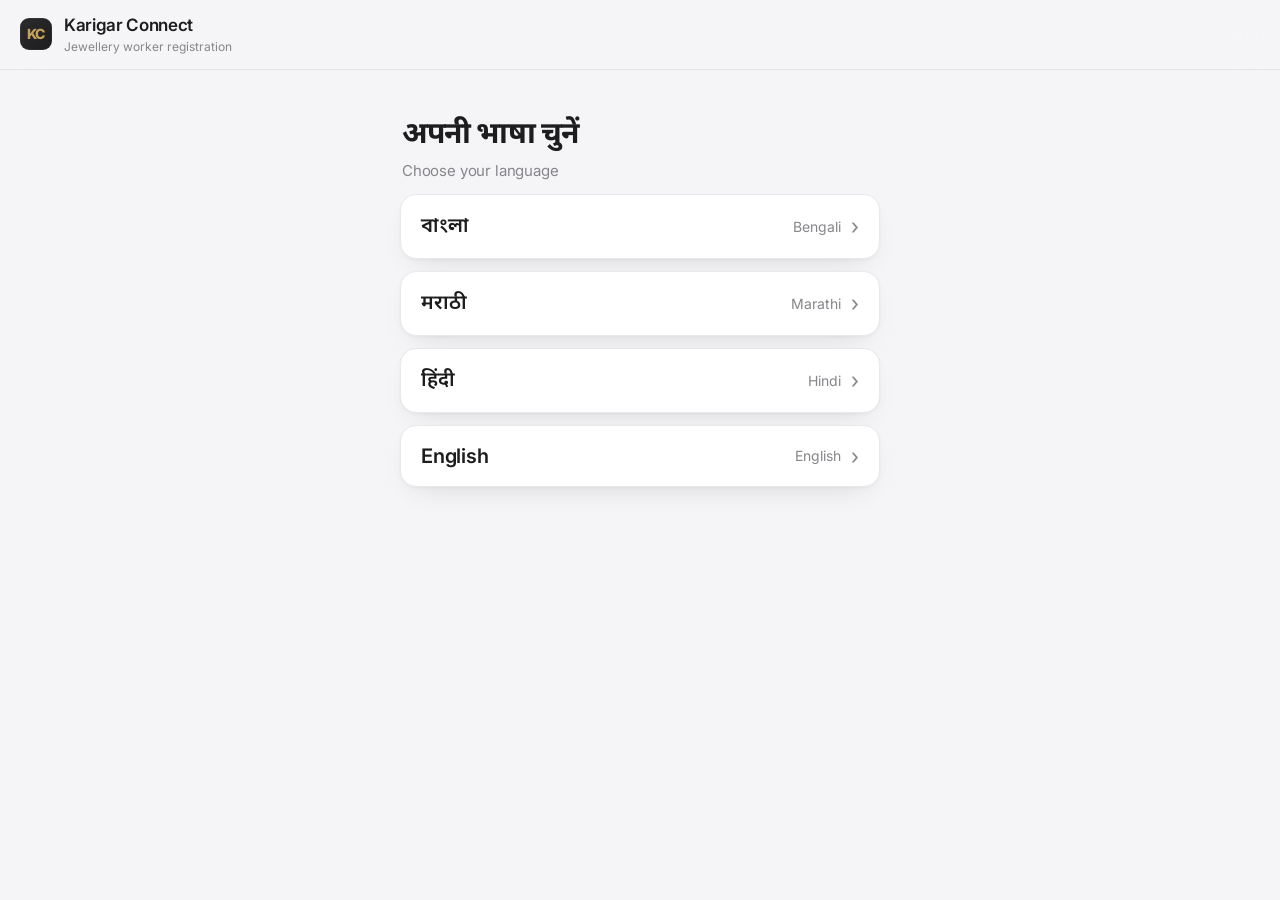
==== index.html @ d38c3f49 "Initial Karigar app" ====
<!DOCTYPE html>
<html>
<head>
  <base target="_top">
  <meta charset="utf-8">
  <link rel="stylesheet" href="styles.css">
  <script src="config.js"></script>
  <style>
    .lang-row{display:flex;align-items:center;width:100%;background:var(--surface);border:1px solid var(--line-soft);border-radius:16px;padding:18px 20px;margin:12px 0;cursor:pointer;font-family:inherit;box-shadow:var(--shadow-card);transition:transform .18s var(--spring),background .2s;}
    .lang-row:active{transform:scale(.98);background:var(--surface-2);}
    .lang-native{font-size:20px;font-weight:600;letter-spacing:-0.01em;color:var(--ink);}
    .lang-en{margin-left:auto;margin-right:10px;font-size:14px;color:var(--muted);}
    .chev{font-size:22px;color:var(--muted);line-height:1;}
    .page-title{font-size:30px;font-weight:700;letter-spacing:-0.03em;margin:20px 2px 6px;}
    .page-sub{color:var(--muted);font-size:15px;margin:0 2px 8px;}
    .divider{text-align:center;margin:20px 0;color:var(--muted);font-size:14px;}
  </style>
</head>
<body>

<!-- ============ LANGUAGE SCREEN ============ -->
<div id="langScreen">
  <div class="topbar">
    <div class="logo">KC</div>
    <div><h1 class="brand">Karigar Connect</h1><small>Jewellery worker registration</small></div>
  </div>
  <div class="wrap stagger" style="padding-top:20px;">
    <div class="page-title">अपनी भाषा चुनें</div>
    <div class="page-sub">Choose your language</div>
    <button class="lang-row" onclick="setLang('bn')"><span class="lang-native">বাংলা</span><span class="lang-en">Bengali</span><span class="chev">›</span></button>
    <button class="lang-row" onclick="setLang('mr')"><span class="lang-native">मराठी</span><span class="lang-en">Marathi</span><span class="chev">›</span></button>
    <button class="lang-row" onclick="setLang('hi')"><span class="lang-native">हिंदी</span><span class="lang-en">Hindi</span><span class="chev">›</span></button>
    <button class="lang-row" onclick="setLang('en')"><span class="lang-native">English</span><span class="lang-en">English</span><span class="chev">›</span></button>
  </div>
</div>

<!-- ============ FORM SCREEN ============ -->
<div id="formScreen" class="hidden">
  <div class="topbar">
    <div class="logo">KC</div>
    <div style="flex:1"><h1 class="brand">Karigar Connect</h1><small data-i18n="subtitleApp"></small></div>
    <button class="globe-btn" onclick="backToLang()">🌐</button>
  </div>

  <div class="wrap stagger" style="padding-top:16px;">

    <!-- Resume upload: always shown. Auto-fill needs a key; saving the file does not. -->
    <div class="card upload-card">
      <div style="font-weight:600;margin-bottom:6px;">Upload CV / Resume <span class="muted">(optional)</span></div>
      <div class="hint" style="margin-bottom:12px;">Saved with the candidate profile. If CV reading is set up, the form also auto-fills.</div>
      <button class="btn btn-gold" onclick="document.getElementById('cvInput').click()">📄 Choose CV / Resume</button>
      <input id="cvInput" type="file" accept="image/*,application/pdf,.doc,.docx" class="hidden" onchange="onCvChosen(this)">
      <div id="cvStatus" class="center muted" style="margin-top:12px;font-size:14px;"></div>
    </div>

    <div class="divider" data-i18n="orManual"></div>

    <!-- Name / Mobile / Area -->
    <div class="card">
      <div class="field" id="f-name">
        <label data-i18n="nameLabel"></label>
        <input id="name" type="text" autocomplete="off">
        <div class="err-text" data-i18n="errName"></div>
      </div>
      <div class="field" id="f-mobile">
        <label data-i18n="mobileLabel"></label>
        <input id="mobile" type="tel" inputmode="numeric" maxlength="10" autocomplete="off">
        <div class="hint" data-i18n="mobileHint"></div>
        <div class="err-text" data-i18n="errMobile"></div>
      </div>
      <div class="field" id="f-area">
        <label data-i18n="areaLabel"></label>
        <input id="area" type="text" autocomplete="off">
        <div class="hint" data-i18n="areaHint"></div>
      </div>
    </div>

    <!-- Skills -->
    <div class="field" id="f-skills">
      <label data-i18n="skillsLabel"></label>
      <div class="skill-grid" id="skillGrid"></div>
      <div class="err-text" data-i18n="errSkill"></div>
    </div>

    <!-- Experience / Salary / Availability -->
    <div class="card">
      <div class="field" id="f-exp">
        <label data-i18n="expLabel"></label>
        <input id="experience" type="number" inputmode="numeric" min="0" max="60" autocomplete="off">
      </div>
      <div class="field" id="f-salary">
        <label data-i18n="salaryLabel"></label>
        <input id="salary" type="number" inputmode="numeric" min="0" autocomplete="off">
        <div class="hint" data-i18n="salaryHint"></div>
      </div>
      <div class="field" id="f-avail">
        <label data-i18n="availLabel"></label>
        <div class="chips" id="availChips"></div>
      </div>
    </div>

    <!-- Photo -->
    <div class="field" id="f-photo">
      <label data-i18n="photoLabel"></label>
      <button class="btn btn-ghost" onclick="document.getElementById('photoInput').click()" data-i18n="photoBtn"></button>
      <input id="photoInput" type="file" accept="image/*" capture="user" class="hidden" onchange="onPhotoChosen(this)">
      <div id="photoStatus" class="muted center" style="margin-top:10px;font-size:14px;"></div>
    </div>

    <hr class="hr">
    <button id="submitBtn" class="btn btn-primary" onclick="submitForm()"><span data-i18n="submitBtn"></span></button>
  </div>
</div>

<!-- ============ SUCCESS SCREEN ============ -->
<div id="successScreen" class="hidden">
  <div class="topbar">
    <div class="logo">KC</div>
    <div><h1 class="brand">Karigar Connect</h1></div>
  </div>
  <div class="wrap center stagger" style="padding-top:44px;">
    <div class="success-check">
      <svg viewBox="0 0 72 72" aria-hidden="true">
        <circle cx="36" cy="36" r="33"/>
        <path d="M22 37 L32 47 L51 27"/>
      </svg>
    </div>
    <h2 style="color:var(--ink);margin:8px 0 8px;font-size:26px;font-weight:700;letter-spacing:-0.02em;" data-i18n="successTitle"></h2>
    <p class="muted" style="margin:0 0 14px;"><span data-i18n="successMsg"></span></p>
    <div class="id-pill" id="profileId"></div>
    <div style="margin-top:28px;">
      <a id="downloadCv" class="btn btn-gold" style="text-decoration:none;" download><span data-i18n="downloadBtn"></span></a>
    </div>
    <button class="btn btn-ghost" style="margin-top:14px;" onclick="resetAll()" data-i18n="againBtn"></button>
  </div>
</div>

<script>
/* ---------------- i18n ---------------- */
var I18N = {
  en:{subtitleApp:"Jewellery karigar registration",haveCVTitle:"Already have a resume? Upload it and we'll fill the form for you.",uploadBtn:"📄 Upload resume",reading:"Reading your resume…",filledFromCV:"We filled the form from your resume. Please check it.",cvReadFail:"Couldn't read it. Please fill the form below.",orManual:"— or fill the form yourself —",nameLabel:"Your full name",mobileLabel:"Mobile number",mobileHint:"10-digit number",areaLabel:"Your area",areaHint:"Example: Zaveri Bazaar, Bhuleshwar",skillsLabel:"What work do you do? Choose one or more.",expLabel:"Years of experience",salaryLabel:"Expected salary per month (₹)",salaryHint:"Leave empty if not sure",availLabel:"When can you join?",photoLabel:"Your photo (optional)",photoBtn:"📷 Add photo",photoAdded:"Photo added ✓",submitBtn:"Register now",submitting:"Saving…",errName:"Please enter your name",errMobile:"Enter a valid 10-digit mobile number",errSkill:"Choose at least one type of work",successTitle:"Done! You're registered.",successMsg:"Jewellery companies can now find you. Your profile ID:",downloadBtn:"⬇ Download my CV",againBtn:"Register another person"},
  hi:{subtitleApp:"ज्वेलरी कारीगर रजिस्ट्रेशन",haveCVTitle:"क्या आपके पास रिज़्यूमे है? अपलोड करें, हम फॉर्म भर देंगे।",uploadBtn:"📄 रिज़्यूमे अपलोड करें",reading:"आपका रिज़्यूमे पढ़ा जा रहा है…",filledFromCV:"हमने आपके रिज़्यूमे से फॉर्म भर दिया है। कृपया जाँच लें।",cvReadFail:"पढ़ नहीं पाए। कृपया नीचे फॉर्म भरें।",orManual:"— या खुद फॉर्म भरें —",nameLabel:"आपका पूरा नाम",mobileLabel:"मोबाइल नंबर",mobileHint:"10 अंकों का नंबर",areaLabel:"आपका इलाका",areaHint:"जैसे: ज़वेरी बाज़ार, भुलेश्वर",skillsLabel:"आप क्या काम करते हैं? एक या ज़्यादा चुनें।",expLabel:"कितने साल का अनुभव?",salaryLabel:"हर महीने की चाही गई सैलरी (₹)",salaryHint:"पक्का न हो तो खाली छोड़ें",availLabel:"आप कब काम शुरू कर सकते हैं?",photoLabel:"आपकी फ़ोटो (वैकल्पिक)",photoBtn:"📷 फ़ोटो जोड़ें",photoAdded:"फ़ोटो जुड़ गई ✓",submitBtn:"अभी रजिस्टर करें",submitting:"सेव हो रहा है…",errName:"कृपया अपना नाम लिखें",errMobile:"सही 10 अंकों का मोबाइल नंबर डालें",errSkill:"कम से कम एक काम चुनें",successTitle:"हो गया! आप रजिस्टर हो गए।",successMsg:"अब ज्वेलरी कंपनियाँ आपको ढूँढ सकती हैं। आपकी प्रोफाइल ID:",downloadBtn:"⬇ मेरा CV डाउनलोड करें",againBtn:"दूसरे व्यक्ति को रजिस्टर करें"},
  mr:{subtitleApp:"ज्वेलरी कारागीर नोंदणी",haveCVTitle:"तुमच्याकडे रेझ्युमे आहे का? अपलोड करा, आम्ही फॉर्म भरतो.",uploadBtn:"📄 रेझ्युमे अपलोड करा",reading:"तुमचा रेझ्युमे वाचत आहोत…",filledFromCV:"तुमच्या रेझ्युमेवरून फॉर्म भरला आहे. कृपया तपासा.",cvReadFail:"वाचता आले नाही. कृपया खालचा फॉर्म भरा.",orManual:"— किंवा स्वतः फॉर्म भरा —",nameLabel:"तुमचे पूर्ण नाव",mobileLabel:"मोबाईल नंबर",mobileHint:"10 अंकी नंबर",areaLabel:"तुमचा परिसर",areaHint:"उदा.: झवेरी बाजार, भुलेश्वर",skillsLabel:"तुम्ही कोणते काम करता? एक किंवा अधिक निवडा.",expLabel:"किती वर्षांचा अनुभव?",salaryLabel:"दरमहा अपेक्षित पगार (₹)",salaryHint:"खात्री नसेल तर रिकामे ठेवा",availLabel:"तुम्ही कधी कामावर येऊ शकता?",photoLabel:"तुमचा फोटो (पर्यायी)",photoBtn:"📷 फोटो जोडा",photoAdded:"फोटो जोडला ✓",submitBtn:"आता नोंदणी करा",submitting:"सेव्ह होत आहे…",errName:"कृपया तुमचे नाव लिहा",errMobile:"योग्य 10 अंकी मोबाईल नंबर टाका",errSkill:"किमान एक काम निवडा",successTitle:"झाले! तुमची नोंदणी झाली.",successMsg:"आता ज्वेलरी कंपन्या तुम्हाला शोधू शकतात. तुमचा प्रोफाइल ID:",downloadBtn:"⬇ माझा CV डाउनलोड करा",againBtn:"दुसऱ्या व्यक्तीची नोंदणी करा"},
  bn:{subtitleApp:"জুয়েলারি কারিগর নিবন্ধন",haveCVTitle:"আপনার কি রেজ্যুমে আছে? আপলোড করুন, আমরা ফর্ম পূরণ করে দেব।",uploadBtn:"📄 রেজ্যুমে আপলোড করুন",reading:"আপনার রেজ্যুমে পড়া হচ্ছে…",filledFromCV:"আপনার রেজ্যুমে থেকে ফর্ম পূরণ করা হয়েছে। দয়া করে দেখে নিন।",cvReadFail:"পড়া গেল না। দয়া করে নিচের ফর্ম পূরণ করুন।",orManual:"— অথবা নিজে ফর্ম পূরণ করুন —",nameLabel:"আপনার পুরো নাম",mobileLabel:"মোবাইল নম্বর",mobileHint:"১০ সংখ্যার নম্বর",areaLabel:"আপনার এলাকা",areaHint:"যেমন: জাভেরি বাজার, ভুলেশ্বর",skillsLabel:"আপনি কী কাজ করেন? এক বা একাধিক বেছে নিন।",expLabel:"কত বছরের অভিজ্ঞতা?",salaryLabel:"প্রতি মাসে প্রত্যাশিত বেতন (₹)",salaryHint:"নিশ্চিত না হলে খালি রাখুন",availLabel:"আপনি কখন কাজে যোগ দিতে পারবেন?",photoLabel:"আপনার ছবি (ঐচ্ছিক)",photoBtn:"📷 ছবি যোগ করুন",photoAdded:"ছবি যোগ হয়েছে ✓",submitBtn:"এখনই নিবন্ধন করুন",submitting:"সেভ হচ্ছে…",errName:"দয়া করে আপনার নাম লিখুন",errMobile:"সঠিক ১০ সংখ্যার মোবাইল নম্বর দিন",errSkill:"অন্তত একটি কাজ বেছে নিন",successTitle:"হয়ে গেছে! আপনি নিবন্ধিত হয়েছেন।",successMsg:"এখন জুয়েলারি কোম্পানিগুলো আপনাকে খুঁজে পাবে। আপনার প্রোফাইল ID:",downloadBtn:"⬇ আমার CV ডাউনলোড করুন",againBtn:"আরেকজনকে নিবন্ধন করুন"}
};

/* key = value stored in sheet (English/searchable); label = shown to worker */
var SKILLS = [
  {key:'Stone Setting', ic:'💎', en:'Stone Setting', hi:'जड़ाई', mr:'जडाई', bn:'সেটিং'},
  {key:'Polishing',     ic:'✨', en:'Polishing',     hi:'पॉलिश', mr:'पॉलिश', bn:'পলিশ'},
  {key:'Filing',        ic:'🔧', en:'Filing',        hi:'घिसाई', mr:'घासणी', bn:'ঘষাই'},
  {key:'Soldering',     ic:'🔥', en:'Soldering',     hi:'टांका', mr:'टाका', bn:'ঝালাই'},
  {key:'Casting',       ic:'🏺', en:'Casting',       hi:'ढलाई', mr:'ओतकाम', bn:'ঢালাই'},
  {key:'Wax Setting',   ic:'🕯️', en:'Wax Setting',  hi:'वैक्स', mr:'वॅक्स', bn:'ওয়াক্স'},
  {key:'Kundan',        ic:'👑', en:'Kundan',        hi:'कुंदन', mr:'कुंदन', bn:'কুন্দন'},
  {key:'Meena (Enamel)',ic:'🎨', en:'Meena',         hi:'मीना', mr:'मीना', bn:'মীনা'},
  {key:'Chain Making',  ic:'🔗', en:'Chain Making',  hi:'चेन', mr:'चेन', bn:'চেইন'},
  {key:'Designing / CAD',ic:'✏️',en:'Design / CAD',  hi:'डिज़ाइन', mr:'डिझाइन', bn:'ডিজাইন'},
  {key:'Repairing',     ic:'🛠️', en:'Repairing',    hi:'मरम्मत', mr:'दुरुस्ती', bn:'মেরামত'},
  {key:'Helper',        ic:'🤝', en:'Helper',        hi:'हेल्पर', mr:'मदतनीस', bn:'সহকারী'}
];
var AVAIL = [
  {key:'Immediate',         en:'Immediately', hi:'तुरंत', mr:'लगेच', bn:'এখনই'},
  {key:'Within 15 days',    en:'In 15 days',  hi:'15 दिन में', mr:'15 दिवसांत', bn:'১৫ দিনে'},
  {key:'Within 1 month',    en:'In 1 month',  hi:'1 महीने में', mr:'1 महिन्यात', bn:'১ মাসে'},
  {key:'Currently working', en:'Working now', hi:'अभी काम कर रहा हूँ', mr:'सध्या काम करत आहे', bn:'এখন কাজ করছি'}
];

/* ---------------- state ---------------- */
var state = { lang:'en', skills:[], availability:'', resume:null, photo:null };

function setLang(l){
  state.lang = l;
  applyI18n();
  buildSkills();
  buildAvail();
  document.getElementById('langScreen').classList.add('hidden');
  document.getElementById('formScreen').classList.remove('hidden');
  window.scrollTo(0,0);
}
function backToLang(){
  document.getElementById('formScreen').classList.add('hidden');
  document.getElementById('langScreen').classList.remove('hidden');
}
function applyI18n(){
  var t = I18N[state.lang];
  document.querySelectorAll('[data-i18n]').forEach(function(el){
    var k = el.getAttribute('data-i18n'); if(t[k]!==undefined) el.textContent = t[k];
  });
}
function buildSkills(){
  var g = document.getElementById('skillGrid'); g.innerHTML='';
  SKILLS.forEach(function(s){
    var d = document.createElement('div');
    d.className = 'skill' + (state.skills.indexOf(s.key)>-1?' on':'');
    d.innerHTML = '<span class="ic">'+s.ic+'</span><span class="nm">'+(s[state.lang]||s.en)+'</span>';
    d.onclick = function(){
      var i = state.skills.indexOf(s.key);
      if(i>-1){ state.skills.splice(i,1); d.classList.remove('on'); }
      else { state.skills.push(s.key); d.classList.add('on'); }
      document.getElementById('f-skills').classList.remove('invalid');
    };
    g.appendChild(d);
  });
}
function buildAvail(){
  var c = document.getElementById('availChips'); c.innerHTML='';
  AVAIL.forEach(function(a){
    var d = document.createElement('div');
    d.className = 'chip' + (state.availability===a.key?' on':'');
    d.textContent = a[state.lang]||a.en;
    d.onclick = function(){
      state.availability = a.key;
      c.querySelectorAll('.chip').forEach(function(x){x.classList.remove('on');});
      d.classList.add('on');
    };
    c.appendChild(d);
  });
}

/* ---------------- file helpers ---------------- */
function fileToBase64(file){
  return new Promise(function(res,rej){
    var r = new FileReader();
    r.onload = function(){ res({ base64: r.result.split(',')[1], mimeType: file.type, fileName: file.name }); };
    r.onerror = rej;
    r.readAsDataURL(file);
  });
}

function resumeSavedText(){
  return {
    en:'Resume selected ✓ It will be saved with the profile.',
    hi:'रिज़्यूमे चुना गया ✓ यह प्रोफाइल के साथ सेव होगा.',
    mr:'रेझ्युमे निवडला ✓ तो प्रोफाइलसोबत सेव होईल.',
    bn:'রেজ্যুমে নির্বাচন হয়েছে ✓ এটি প্রোফাইলের সঙ্গে সেভ হবে.'
  }[state.lang] || 'Resume selected ✓ It will be saved with the profile.';
}

/* ---------------- CV auto-fill ---------------- */
function onCvChosen(input){
  if(!input.files || !input.files[0]) return;
  var file = input.files[0];
  if(file.size > 12*1024*1024){ document.getElementById('cvStatus').textContent = 'File too large (max 12 MB).'; return; }
  var t = I18N[state.lang];
  var status = document.getElementById('cvStatus');
  status.innerHTML = '<span class="spin" style="border-color:rgba(0,113,227,.25);border-top-color:var(--accent);"></span> '+t.reading;
  fileToBase64(file).then(function(f){
    state.resume = f; // keep to submit even if parsing fails
    api('parseCV', {file:f})
      .then(function(resp){
        if(resp && resp.success && resp.data){
          fillFromParsed(resp.data);
          status.textContent = t.filledFromCV; status.style.color = 'var(--ok)';
        } else if(resp && resp.message === 'NO_KEY'){
          status.textContent = resumeSavedText(); status.style.color = 'var(--ok)';
        } else {
          status.textContent = resumeSavedText() + ' Auto-fill could not read it, please fill the form manually.';
          status.style.color = 'var(--muted)';
        }
      })
      .catch(function(){ status.textContent = resumeSavedText(); status.style.color = 'var(--ok)'; });
  });
}
function fillFromParsed(d){
  if(d.name) document.getElementById('name').value = d.name;
  if(d.mobile) document.getElementById('mobile').value = String(d.mobile).replace(/\D/g,'').slice(-10);
  if(d.location) document.getElementById('area').value = d.location;
  if(d.experienceYears) document.getElementById('experience').value = d.experienceYears;
  if(d.expectedSalary) document.getElementById('salary').value = d.expectedSalary;
  // match skills by keyword
  if(Array.isArray(d.skills)){
    d.skills.forEach(function(sk){
      var low = String(sk).toLowerCase();
      SKILLS.forEach(function(s){
        var hit = s.key.toLowerCase().split(/[ /()]+/).some(function(w){ return w && low.indexOf(w)>-1; });
        if(hit && state.skills.indexOf(s.key)===-1) state.skills.push(s.key);
      });
    });
    buildSkills();
  }
  if(d.availability){
    var al = String(d.availability).toLowerCase();
    if(al.indexOf('immediate')>-1||al.indexOf('now')>-1) state.availability='Immediate';
    else if(al.indexOf('working')>-1) state.availability='Currently working';
    buildAvail();
  }
}

/* ---------------- photo ---------------- */
function onPhotoChosen(input){
  if(!input.files || !input.files[0]) return;
  var file = input.files[0];
  if(file.size > 8*1024*1024){ document.getElementById('photoStatus').textContent='Photo too large (max 8 MB).'; return; }
  fileToBase64(file).then(function(f){ state.photo=f; document.getElementById('photoStatus').textContent=I18N[state.lang].photoAdded; document.getElementById('photoStatus').style.color='var(--ok)'; });
}

/* ---------------- submit ---------------- */
function submitForm(){
  var t = I18N[state.lang];
  var ok = true;
  var name = document.getElementById('name').value.trim();
  var mobile = document.getElementById('mobile').value.replace(/\D/g,'');
  setInvalid('f-name', name.length<2); if(name.length<2) ok=false;
  setInvalid('f-mobile', !/^[6-9]\d{9}$/.test(mobile)); if(!/^[6-9]\d{9}$/.test(mobile)) ok=false;
  setInvalid('f-skills', state.skills.length===0); if(state.skills.length===0) ok=false;
  if(!ok){ document.querySelector('.invalid').scrollIntoView({behavior:'smooth',block:'center'}); return; }

  var btn = document.getElementById('submitBtn');
  btn.disabled = true;
  btn.innerHTML = '<span class="spin"></span> '+t.submitting;

  var payload = {
    name:name, mobile:mobile,
    area:document.getElementById('area').value.trim(),
    skills:state.skills,
    experience:document.getElementById('experience').value,
    expectedSalary:document.getElementById('salary').value,
    availability:state.availability,
    language:state.lang,
    resume:state.resume, photo:state.photo
  };

  api('register', {payload:payload})
    .then(function(resp){
      if(resp && resp.success){ showSuccess(resp); }
      else { btn.disabled=false; btn.innerHTML='<span>'+t.submitBtn+'</span>'; alert('Error: '+(resp&&resp.message||'unknown') + (resp&&resp.detail ? '\n' + resp.detail : '')); }
    })
    .catch(function(e){ btn.disabled=false; btn.innerHTML='<span>'+t.submitBtn+'</span>'; alert('Network/server error: ' + (e && e.message ? e.message : e)); });
}
function setInvalid(id, bad){ document.getElementById(id).classList.toggle('invalid', !!bad); }

function showSuccess(resp){
  document.getElementById('formScreen').classList.add('hidden');
  document.getElementById('successScreen').classList.remove('hidden');
  applyI18n();
  document.getElementById('profileId').textContent = resp.id;
  var a = document.getElementById('downloadCv');
  if(resp.cv && resp.cv.base64){
    a.href = 'data:application/pdf;base64,'+resp.cv.base64;
    a.setAttribute('download', resp.cv.fileName || 'Karigar CV.pdf');
    a.classList.remove('hidden');
  } else { a.classList.add('hidden'); }
  window.scrollTo(0,0);
}
function resetAll(){ window.location.href = window.location.href.split('#')[0]; }

function clearClientForm(){
  ['name','mobile','area','experience','salary'].forEach(function(id){
    var el = document.getElementById(id); if(el) el.value = '';
  });
  var cv = document.getElementById('cvInput'); if(cv) cv.value = '';
  var ph = document.getElementById('photoInput'); if(ph) ph.value = '';
  var cs = document.getElementById('cvStatus'); if(cs) cs.textContent = '';
  var ps = document.getElementById('photoStatus'); if(ps) ps.textContent = '';
  state.skills = []; state.availability = ''; state.resume = null; state.photo = null;
}
clearClientForm();
window.addEventListener('pageshow', function(e){ if(e.persisted) clearClientForm(); });
</script>
</body>
</html>
---- styles.css ----
@import url('https://fonts.googleapis.com/css2?family=Inter:wght@400;500;600;700;800&family=Noto+Sans+Devanagari:wght@400;500;600;700&family=Noto+Sans+Bengali:wght@400;500;600;700&display=swap');

:root{
    /* Apple system palette */
    --bg:#F5F5F7; --surface:#FFFFFF; --surface-2:#FBFBFD;
    --ink:#1D1D1F; --muted:#86868B; --muted-2:#6E6E73;
    --line:#D2D2D7; --line-soft:#E8E8ED;
    --accent:#0071E3; --accent-press:#0060C0;
    --green:#34C759; --red:#FF3B30;
    --gold:#C6A15B;
    --r-card:22px; --r-btn:14px; --r-field:12px; --r-tile:18px;
    --shadow-card:0 1px 3px rgba(0,0,0,.04), 0 12px 30px -14px rgba(0,0,0,.14);
    --ease:cubic-bezier(.22,1,.36,1); --spring:cubic-bezier(.34,1.56,.64,1);

    /* Legacy aliases so existing inline styles/scripts keep working */
    --garnet:#1D1D1F; --garnet-dark:#000000; --gold-soft:#E8E8ED;
    --paper:#F5F5F7; --card:#FFFFFF; --ok:#34C759; --err:#FF3B30;
  }
  *{box-sizing:border-box; -webkit-tap-highlight-color:transparent;}
  html,body{margin:0;padding:0;}
  body{
    font-family:-apple-system,BlinkMacSystemFont,"SF Pro Display","SF Pro Text","Inter","Noto Sans Devanagari","Noto Sans Bengali",system-ui,sans-serif;
    background:var(--bg); color:var(--ink);
    font-size:17px; line-height:1.47; letter-spacing:-0.01em;
    -webkit-font-smoothing:antialiased; -moz-osx-font-smoothing:grayscale;
    text-rendering:optimizeLegibility;
  }
  .wrap{max-width:520px; margin:0 auto; padding:0 20px 80px;}
  .brand{font-weight:700; letter-spacing:-0.02em;}
  .center{text-align:center;} .muted{color:var(--muted);}
  .hidden{display:none !important;}
  .hr{height:1px;background:var(--line-soft);border:0;margin:26px 0;}

  /* Frosted sticky header */
  .topbar{
    position:sticky; top:0; z-index:30;
    display:flex; align-items:center; gap:12px;
    padding:13px 20px;
    background:rgba(245,245,247,.72);
    -webkit-backdrop-filter:saturate(180%) blur(20px);
    backdrop-filter:saturate(180%) blur(20px);
    border-bottom:1px solid rgba(0,0,0,.07);
  }
  .topbar .logo{
    width:32px;height:32px;border-radius:9px;
    background:linear-gradient(135deg,#2b2b2e,#1d1d1f);
    color:var(--gold); display:grid;place-items:center;
    font-weight:800;font-size:14px;letter-spacing:-0.03em;
    box-shadow:inset 0 0 0 .5px rgba(255,255,255,.12);
  }
  .topbar h1{font-size:17px;margin:0;font-weight:600;letter-spacing:-0.02em;color:var(--ink);}
  .topbar small{display:block;color:var(--muted);font-size:12px;font-weight:400;letter-spacing:0;}
  .globe-btn{background:rgba(0,0,0,.05);color:var(--ink);border:none;border-radius:980px;padding:8px 13px;font-size:15px;cursor:pointer;transition:transform .18s var(--spring),background .2s;}
  .globe-btn:active{transform:scale(.94);background:rgba(0,0,0,.09);}

  /* Buttons */
  .btn{
    display:flex;align-items:center;justify-content:center;gap:9px;
    width:100%;height:54px;border:none;border-radius:var(--r-btn);
    font-size:17px;font-weight:600;letter-spacing:-0.01em;cursor:pointer;
    font-family:inherit;
    transition:transform .18s var(--spring), box-shadow .22s var(--ease), background .2s;
  }
  .btn:active{transform:scale(.97);}
  .btn-primary{background:var(--ink);color:#fff;box-shadow:0 8px 20px -10px rgba(0,0,0,.5);}
  .btn-primary:disabled{background:#AEAEB2;box-shadow:none;cursor:default;}
  .btn-gold{background:rgba(0,113,227,.10);color:var(--accent);} /* iOS tinted */
  .btn-gold:active{background:rgba(0,113,227,.16);}
  .btn-ghost{background:var(--surface);color:var(--ink);border:1px solid var(--line);}
  .btn-ghost:active{background:var(--surface-2);}

  /* Fields */
  .field{margin:20px 0;}
  .field > label{display:block;font-weight:600;font-size:15px;letter-spacing:-0.01em;margin-bottom:9px;color:var(--ink);}
  .field .hint{color:var(--muted);font-size:13px;margin-top:7px;}
  input[type=text],input[type=tel],input[type=number],input[type=password],select{
    width:100%;height:52px;padding:0 15px;font-size:17px;
    border:1px solid var(--line);border-radius:var(--r-field);background:var(--surface);
    font-family:inherit;color:var(--ink);letter-spacing:-0.01em;
    transition:border-color .18s var(--ease), box-shadow .18s var(--ease);
    -webkit-appearance:none;appearance:none;
  }
  select{background-image:url("data:image/svg+xml;utf8,<svg xmlns='http://www.w3.org/2000/svg' width='14' height='14' viewBox='0 0 24 24' fill='none' stroke='%2386868B' stroke-width='2.5' stroke-linecap='round' stroke-linejoin='round'><polyline points='6 9 12 15 18 9'/></svg>");background-repeat:no-repeat;background-position:right 15px center;padding-right:42px;}
  input:focus,select:focus{outline:none;border-color:var(--accent);box-shadow:0 0 0 4px rgba(0,113,227,.16);}
  .err-text{color:var(--red);font-size:13px;margin-top:7px;display:none;}
  .field.invalid .err-text{display:block;}
  .field.invalid input,.field.invalid select{border-color:var(--red);box-shadow:0 0 0 4px rgba(255,59,48,.12);}

  /* Card / grouped section */
  .card{background:var(--surface);border:1px solid var(--line-soft);border-radius:var(--r-card);padding:20px;box-shadow:var(--shadow-card);}
  .card .field:first-child{margin-top:0;} .card .field:last-child{margin-bottom:0;}
  .upload-card{border:1.5px dashed rgba(0,113,227,.35);background:linear-gradient(180deg,rgba(0,113,227,.03),transparent);box-shadow:none;}

  /* Skills grid */
  .skill-grid{display:grid;grid-template-columns:1fr 1fr;gap:12px;}
  .skill{
    position:relative;background:var(--surface);border:1px solid var(--line);
    border-radius:var(--r-tile);padding:16px 12px;cursor:pointer;user-select:none;
    display:flex;flex-direction:column;align-items:center;gap:8px;min-height:94px;justify-content:center;
    transition:transform .2s var(--spring),border-color .2s var(--ease),box-shadow .25s var(--ease),background .2s;
  }
  .skill:active{transform:scale(.96);}
  .skill .ic{font-size:28px;line-height:1;}
  .skill .nm{font-size:14px;font-weight:600;letter-spacing:-0.01em;color:var(--ink);text-align:center;}
  .skill.on{border-color:var(--accent);background:rgba(0,113,227,.06);box-shadow:0 0 0 2.5px rgba(0,113,227,.35),0 10px 24px -12px rgba(0,113,227,.7);transform:translateY(-2px);}
  .skill.on::after{content:"✓";position:absolute;top:8px;right:8px;width:20px;height:20px;background:var(--accent);color:#fff;border-radius:50%;font-size:11px;font-weight:800;display:grid;place-items:center;animation:pop .28s var(--spring);}

  /* Chips */
  .chips{display:flex;flex-wrap:wrap;gap:10px;}
  .chip{background:var(--surface);border:1px solid var(--line);border-radius:999px;padding:11px 18px;font-size:15px;font-weight:600;letter-spacing:-0.01em;cursor:pointer;transition:transform .18s var(--spring),background .2s,color .2s,border-color .2s;}
  .chip:active{transform:scale(.96);}
  .chip.on{background:var(--ink);color:#fff;border-color:var(--ink);}

  /* Success check + id pill */
  .success-check{display:inline-grid;place-items:center;margin-bottom:6px;}
  .success-check svg{width:92px;height:92px;}
  .success-check circle{fill:none;stroke:var(--green);stroke-width:3;stroke-dasharray:208;stroke-dashoffset:208;animation:draw .62s var(--ease) forwards;}
  .success-check path{fill:none;stroke:var(--green);stroke-width:4;stroke-linecap:round;stroke-linejoin:round;stroke-dasharray:60;stroke-dashoffset:60;animation:draw .42s var(--ease) .5s forwards;}
  .id-pill{display:inline-block;background:var(--surface);border:1px solid var(--line);border-radius:12px;padding:11px 18px;font-weight:600;letter-spacing:.02em;color:var(--ink);font-size:18px;box-shadow:var(--shadow-card);}

  /* Spinner */
  .spin{width:18px;height:18px;border:2.5px solid rgba(255,255,255,.35);border-top-color:#fff;border-radius:50%;display:inline-block;animation:spin .7s linear infinite;vertical-align:-3px;}

  /* Motion */
  @keyframes spin{to{transform:rotate(360deg);}}
  @keyframes rise{from{opacity:0;transform:translateY(16px);}to{opacity:1;transform:translateY(0);}}
  @keyframes pop{0%{transform:scale(0);}60%{transform:scale(1.18);}100%{transform:scale(1);}}
  @keyframes draw{to{stroke-dashoffset:0;}}
  .stagger>*{opacity:0;animation:rise .58s var(--ease) forwards;}
  .stagger>*:nth-child(1){animation-delay:.03s}.stagger>*:nth-child(2){animation-delay:.08s}
  .stagger>*:nth-child(3){animation-delay:.13s}.stagger>*:nth-child(4){animation-delay:.18s}
  .stagger>*:nth-child(5){animation-delay:.23s}.stagger>*:nth-child(6){animation-delay:.28s}
  .stagger>*:nth-child(7){animation-delay:.33s}.stagger>*:nth-child(8){animation-delay:.38s}
  .stagger>*:nth-child(9){animation-delay:.43s}.stagger>*:nth-child(10){animation-delay:.48s}
  .stagger>*:nth-child(11){animation-delay:.53s}.stagger>*:nth-child(12){animation-delay:.58s}
  .stagger>*:nth-child(n+13){animation-delay:.6s}

  @media (prefers-reduced-motion: reduce){
    *{animation:none !important; transition:none !important;}
    .stagger>*{opacity:1 !important;}
    .success-check circle,.success-check path{stroke-dashoffset:0 !important;}
  }
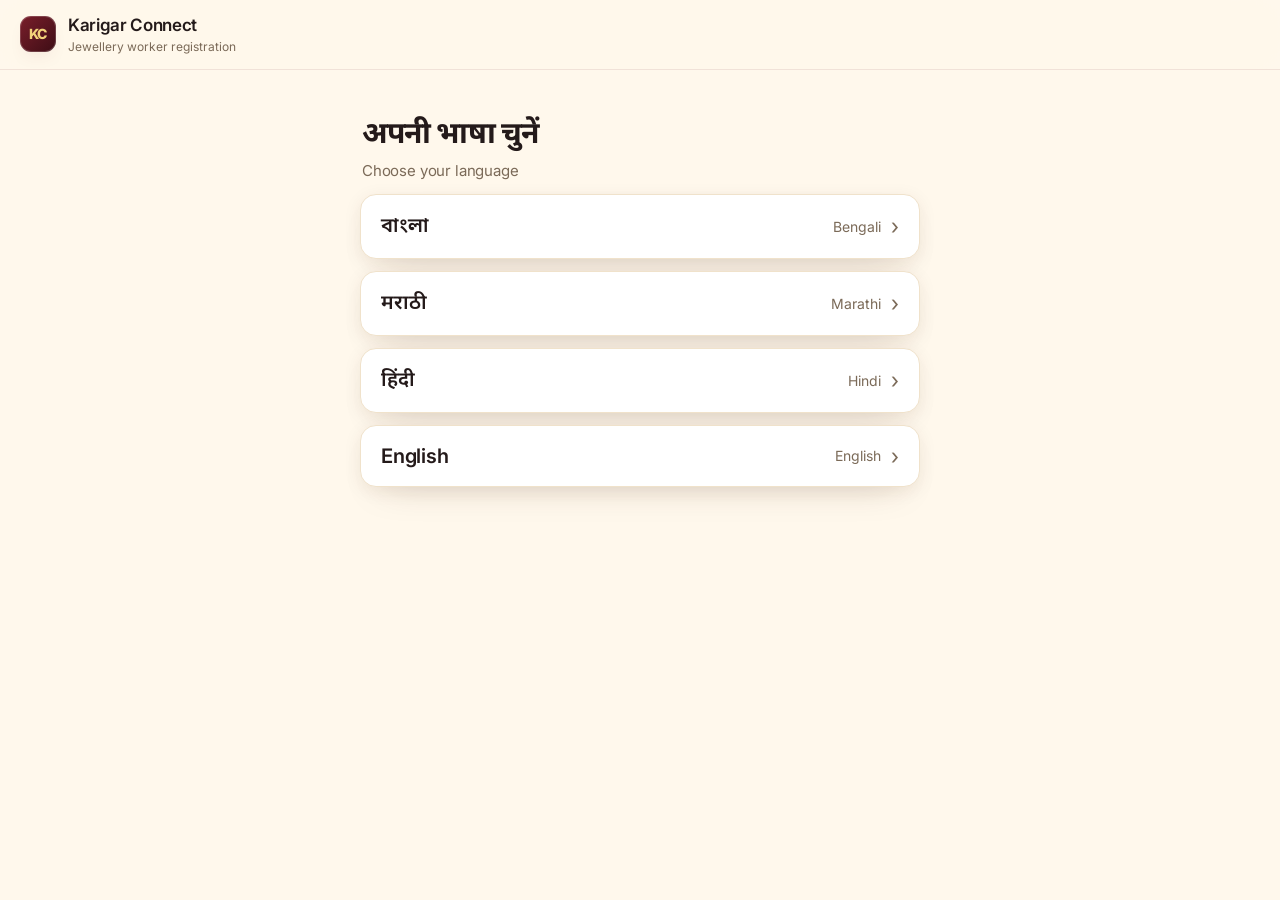
==== commit 59e803f4: "Initial Karigar app" ====
--- a/index.html
+++ b/index.html
@@ -3,6 +3,7 @@
 <head>
   <base target="_top">
   <meta charset="utf-8">
+  <meta name="viewport" content="width=device-width, initial-scale=1, maximum-scale=1">
   <link rel="stylesheet" href="styles.css">
   <script src="config.js"></script>
   <style>
--- a/styles.css
+++ b/styles.css
@@ -1,20 +1,45 @@
 @import url('https://fonts.googleapis.com/css2?family=Inter:wght@400;500;600;700;800&family=Noto+Sans+Devanagari:wght@400;500;600;700&family=Noto+Sans+Bengali:wght@400;500;600;700&display=swap');
 
 :root{
-    /* Apple system palette */
-    --bg:#F5F5F7; --surface:#FFFFFF; --surface-2:#FBFBFD;
-    --ink:#1D1D1F; --muted:#86868B; --muted-2:#6E6E73;
-    --line:#D2D2D7; --line-soft:#E8E8ED;
-    --accent:#0071E3; --accent-press:#0060C0;
-    --green:#34C759; --red:#FF3B30;
+    /* Premium Karigar Gold theme */
+    --bg:#FFF8EC;
+    --surface:#FFFFFF;
+    --surface-2:#FFF3DA;
+
+    --ink:#241A1A;
+    --muted:#7B6A58;
+    --muted-2:#5F5145;
+
+    --line:#E7D7BE;
+    --line-soft:#F0E2CB;
+
+    --accent:#7A1F2B;
+    --accent-press:#5E1620;
+
     --gold:#C6A15B;
-    --r-card:22px; --r-btn:14px; --r-field:12px; --r-tile:18px;
-    --shadow-card:0 1px 3px rgba(0,0,0,.04), 0 12px 30px -14px rgba(0,0,0,.14);
-    --ease:cubic-bezier(.22,1,.36,1); --spring:cubic-bezier(.34,1.56,.64,1);
+    --gold-dark:#9B762D;
+
+    --green:#25D366;
+    --red:#D93025;
+
+    --r-card:22px;
+    --r-btn:14px;
+    --r-field:12px;
+    --r-tile:18px;
+
+    --shadow-card:0 4px 18px rgba(72,39,18,.08), 0 16px 38px -24px rgba(72,39,18,.35);
+
+    --ease:cubic-bezier(.22,1,.36,1);
+    --spring:cubic-bezier(.34,1.56,.64,1);
 
     /* Legacy aliases so existing inline styles/scripts keep working */
-    --garnet:#1D1D1F; --garnet-dark:#000000; --gold-soft:#E8E8ED;
-    --paper:#F5F5F7; --card:#FFFFFF; --ok:#34C759; --err:#FF3B30;
+    --garnet:#7A1F2B;
+    --garnet-dark:#5E1620;
+    --gold-soft:#FFF3DA;
+    --paper:#FFF8EC;
+    --card:#FFFFFF;
+    --ok:#25D366;
+    --err:#D93025;
   }
   *{box-sizing:border-box; -webkit-tap-highlight-color:transparent;}
   html,body{margin:0;padding:0;}
@@ -25,7 +50,7 @@
     -webkit-font-smoothing:antialiased; -moz-osx-font-smoothing:grayscale;
     text-rendering:optimizeLegibility;
   }
-  .wrap{max-width:520px; margin:0 auto; padding:0 20px 80px;}
+  .wrap{width:min(100% - 32px,560px);max-width:560px;margin:0 auto;padding:0 0 80px;}
   .brand{font-weight:700; letter-spacing:-0.02em;}
   .center{text-align:center;} .muted{color:var(--muted);}
   .hidden{display:none !important;}
@@ -36,22 +61,22 @@
     position:sticky; top:0; z-index:30;
     display:flex; align-items:center; gap:12px;
     padding:13px 20px;
-    background:rgba(245,245,247,.72);
+    background:rgba(255,248,236,.84);
     -webkit-backdrop-filter:saturate(180%) blur(20px);
     backdrop-filter:saturate(180%) blur(20px);
-    border-bottom:1px solid rgba(0,0,0,.07);
+    border-bottom:1px solid rgba(122,31,43,.10);
   }
   .topbar .logo{
-    width:32px;height:32px;border-radius:9px;
-    background:linear-gradient(135deg,#2b2b2e,#1d1d1f);
-    color:var(--gold); display:grid;place-items:center;
+    width:36px;height:36px;border-radius:11px;
+    background:linear-gradient(135deg,#7A1F2B,#3D0D15);
+    color:#F2D27A; display:grid;place-items:center;
     font-weight:800;font-size:14px;letter-spacing:-0.03em;
-    box-shadow:inset 0 0 0 .5px rgba(255,255,255,.12);
+    box-shadow:inset 0 0 0 1px rgba(255,255,255,.18), 0 8px 20px -14px rgba(122,31,43,.8);
   }
   .topbar h1{font-size:17px;margin:0;font-weight:600;letter-spacing:-0.02em;color:var(--ink);}
   .topbar small{display:block;color:var(--muted);font-size:12px;font-weight:400;letter-spacing:0;}
-  .globe-btn{background:rgba(0,0,0,.05);color:var(--ink);border:none;border-radius:980px;padding:8px 13px;font-size:15px;cursor:pointer;transition:transform .18s var(--spring),background .2s;}
-  .globe-btn:active{transform:scale(.94);background:rgba(0,0,0,.09);}
+  .globe-btn{background:rgba(122,31,43,.08);color:var(--accent);border:none;border-radius:980px;padding:8px 13px;font-size:15px;cursor:pointer;transition:transform .18s var(--spring),background .2s;}
+  .globe-btn:active{transform:scale(.94);background:rgba(122,31,43,.14);}
 
   /* Buttons */
   .btn{
@@ -62,10 +87,10 @@
     transition:transform .18s var(--spring), box-shadow .22s var(--ease), background .2s;
   }
   .btn:active{transform:scale(.97);}
-  .btn-primary{background:var(--ink);color:#fff;box-shadow:0 8px 20px -10px rgba(0,0,0,.5);}
-  .btn-primary:disabled{background:#AEAEB2;box-shadow:none;cursor:default;}
-  .btn-gold{background:rgba(0,113,227,.10);color:var(--accent);} /* iOS tinted */
-  .btn-gold:active{background:rgba(0,113,227,.16);}
+  .btn-primary{background:linear-gradient(135deg,var(--accent),var(--accent-press));color:#fff;box-shadow:0 10px 24px -12px rgba(122,31,43,.75);}
+  .btn-primary:disabled{background:#B8A999;box-shadow:none;cursor:default;}
+  .btn-gold{background:linear-gradient(135deg,#E6C878,#B8860B);color:#2B1C09;box-shadow:0 10px 22px -14px rgba(184,134,11,.8);}
+  .btn-gold:active{background:linear-gradient(135deg,#DDBE69,#A97808);}
   .btn-ghost{background:var(--surface);color:var(--ink);border:1px solid var(--line);}
   .btn-ghost:active{background:var(--surface-2);}
 
@@ -80,16 +105,16 @@
     transition:border-color .18s var(--ease), box-shadow .18s var(--ease);
     -webkit-appearance:none;appearance:none;
   }
-  select{background-image:url("data:image/svg+xml;utf8,<svg xmlns='http://www.w3.org/2000/svg' width='14' height='14' viewBox='0 0 24 24' fill='none' stroke='%2386868B' stroke-width='2.5' stroke-linecap='round' stroke-linejoin='round'><polyline points='6 9 12 15 18 9'/></svg>");background-repeat:no-repeat;background-position:right 15px center;padding-right:42px;}
-  input:focus,select:focus{outline:none;border-color:var(--accent);box-shadow:0 0 0 4px rgba(0,113,227,.16);}
+  select{background-image:url("data:image/svg+xml;utf8,<svg xmlns='http://www.w3.org/2000/svg' width='14' height='14' viewBox='0 0 24 24' fill='none' stroke='%237B6A58' stroke-width='2.5' stroke-linecap='round' stroke-linejoin='round'><polyline points='6 9 12 15 18 9'/></svg>");background-repeat:no-repeat;background-position:right 15px center;padding-right:42px;}
+  input:focus,select:focus{outline:none;border-color:var(--accent);box-shadow:0 0 0 4px rgba(122,31,43,.16);}
   .err-text{color:var(--red);font-size:13px;margin-top:7px;display:none;}
   .field.invalid .err-text{display:block;}
-  .field.invalid input,.field.invalid select{border-color:var(--red);box-shadow:0 0 0 4px rgba(255,59,48,.12);}
+  .field.invalid input,.field.invalid select{border-color:var(--red);box-shadow:0 0 0 4px rgba(217,48,37,.12);}
 
   /* Card / grouped section */
   .card{background:var(--surface);border:1px solid var(--line-soft);border-radius:var(--r-card);padding:20px;box-shadow:var(--shadow-card);}
   .card .field:first-child{margin-top:0;} .card .field:last-child{margin-bottom:0;}
-  .upload-card{border:1.5px dashed rgba(0,113,227,.35);background:linear-gradient(180deg,rgba(0,113,227,.03),transparent);box-shadow:none;}
+  .upload-card{border:1.5px dashed rgba(198,161,91,.48);background:linear-gradient(180deg,rgba(198,161,91,.12),transparent);box-shadow:none;}
 
   /* Skills grid */
   .skill-grid{display:grid;grid-template-columns:1fr 1fr;gap:12px;}
@@ -102,14 +127,14 @@
   .skill:active{transform:scale(.96);}
   .skill .ic{font-size:28px;line-height:1;}
   .skill .nm{font-size:14px;font-weight:600;letter-spacing:-0.01em;color:var(--ink);text-align:center;}
-  .skill.on{border-color:var(--accent);background:rgba(0,113,227,.06);box-shadow:0 0 0 2.5px rgba(0,113,227,.35),0 10px 24px -12px rgba(0,113,227,.7);transform:translateY(-2px);}
+  .skill.on{border-color:var(--accent);background:rgba(122,31,43,.06);box-shadow:0 0 0 2.5px rgba(122,31,43,.26),0 10px 24px -12px rgba(122,31,43,.65);transform:translateY(-2px);}
   .skill.on::after{content:"✓";position:absolute;top:8px;right:8px;width:20px;height:20px;background:var(--accent);color:#fff;border-radius:50%;font-size:11px;font-weight:800;display:grid;place-items:center;animation:pop .28s var(--spring);}
 
   /* Chips */
   .chips{display:flex;flex-wrap:wrap;gap:10px;}
   .chip{background:var(--surface);border:1px solid var(--line);border-radius:999px;padding:11px 18px;font-size:15px;font-weight:600;letter-spacing:-0.01em;cursor:pointer;transition:transform .18s var(--spring),background .2s,color .2s,border-color .2s;}
   .chip:active{transform:scale(.96);}
-  .chip.on{background:var(--ink);color:#fff;border-color:var(--ink);}
+  .chip.on{background:var(--accent);color:#fff;border-color:var(--accent);}
 
   /* Success check + id pill */
   .success-check{display:inline-grid;place-items:center;margin-bottom:6px;}
@@ -135,6 +160,36 @@
   .stagger>*:nth-child(11){animation-delay:.53s}.stagger>*:nth-child(12){animation-delay:.58s}
   .stagger>*:nth-child(n+13){animation-delay:.6s}
 
+
+  @media (min-width: 900px){
+    .wrap{max-width:680px;}
+    .card{padding:26px;}
+    .skill-grid{grid-template-columns:repeat(3, 1fr);}
+  }
+
+  @media (max-width: 600px){
+    body{font-size:16px;}
+    .topbar{padding:11px 14px;}
+    .topbar h1{font-size:16px;}
+    .topbar small{font-size:11px;}
+    .page-title{font-size:26px !important;}
+    .card{padding:16px;border-radius:18px;}
+    .skill-grid{grid-template-columns:1fr 1fr;gap:10px;}
+    .skill{min-height:84px;padding:13px 8px;}
+    .skill .ic{font-size:24px;}
+    .skill .nm{font-size:13px;}
+    input[type=text],input[type=tel],input[type=number],input[type=password],select{height:50px;font-size:16px;}
+    .btn{height:52px;font-size:16px;}
+    .filters{grid-template-columns:1fr !important;}
+    .actions a{flex:100%;}
+  }
+
+  @media (max-width: 380px){
+    .skill-grid{grid-template-columns:1fr;}
+    .lang-native{font-size:18px !important;}
+    .lang-en{font-size:13px !important;}
+  }
+
   @media (prefers-reduced-motion: reduce){
     *{animation:none !important; transition:none !important;}
     .stagger>*{opacity:1 !important;}
